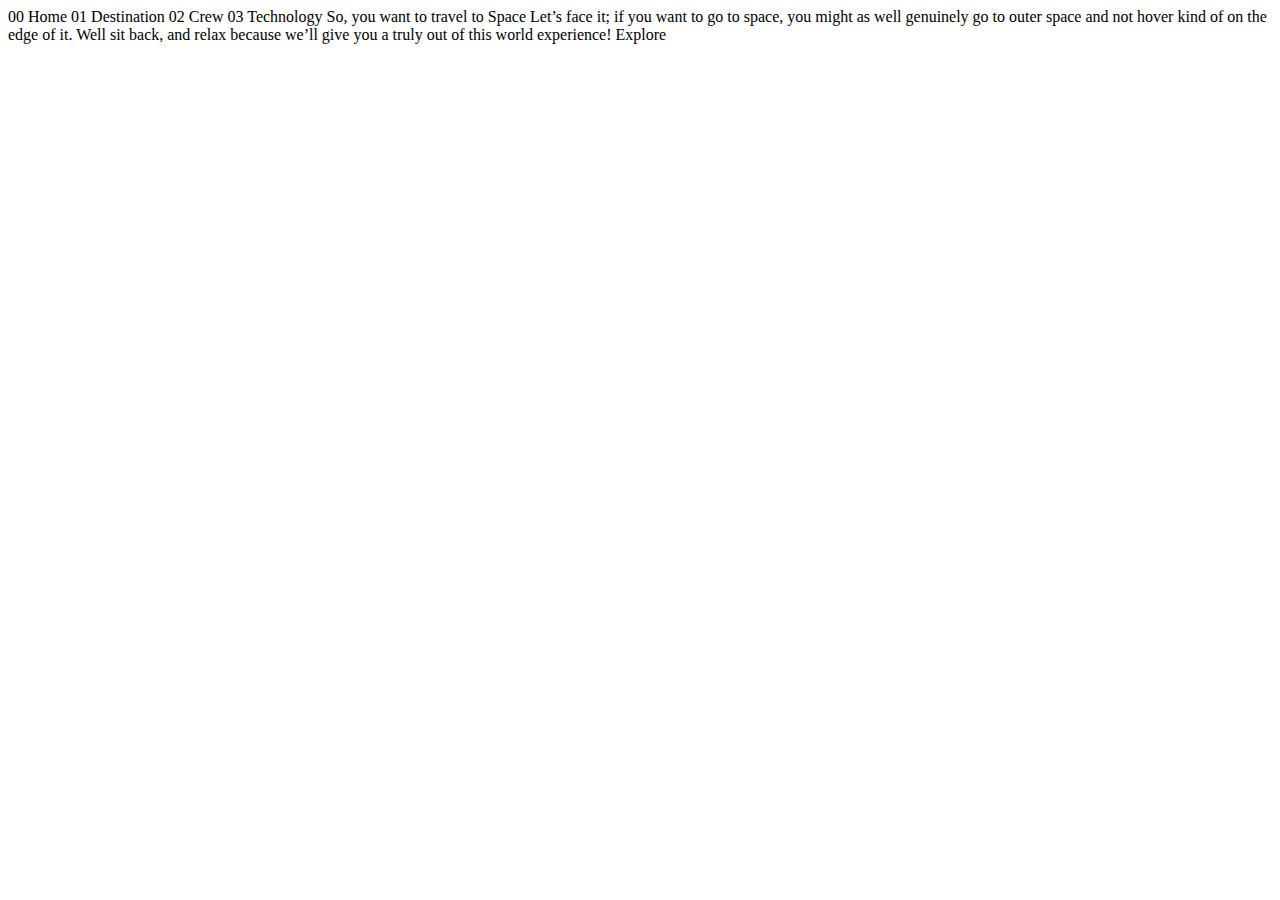
==== space-tourism-website/space-tourism/index.html @ e7602567 "Changing name of folder" ====
<!DOCTYPE html>
<html lang="en">
<head>
  <meta charset="UTF-8">
  <meta name="viewport" content="width=device-width, initial-scale=1.0">

  <link rel="icon" type="image/png" sizes="32x32" href="./assets/favicon-32x32.png">
  
  <title>Frontend Mentor | Space tourism website</title>
</head>
<body>

  00 Home
  01 Destination
  02 Crew
  03 Technology

  So, you want to travel to
  Space
  Let’s face it; if you want to go to space, you might as well genuinely go to 
  outer space and not hover kind of on the edge of it. Well sit back, and relax 
  because we’ll give you a truly out of this world experience!

  Explore

</body>
</html>
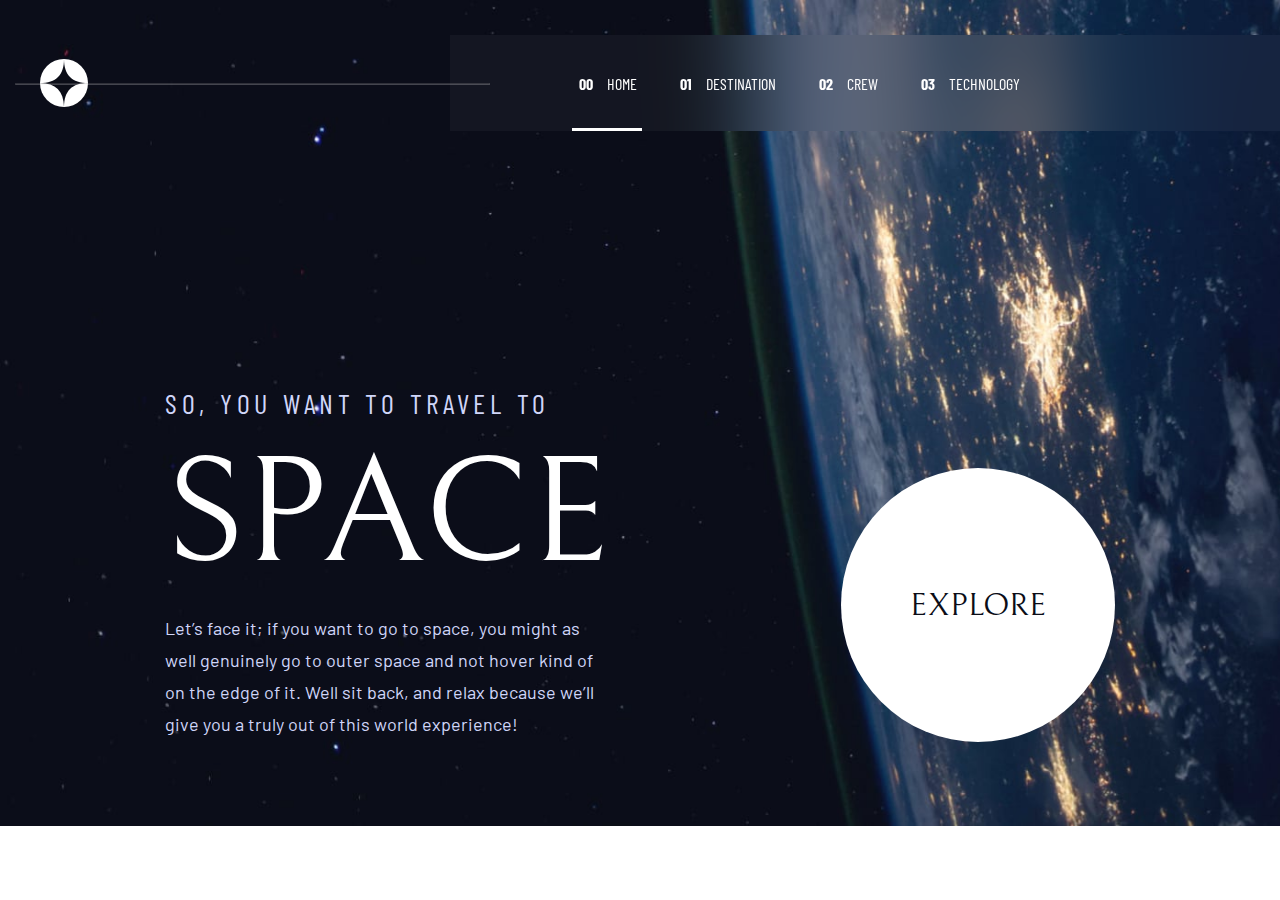
==== commit 22fc0433: "Complete index.html and edit README" ====
--- a/space-tourism-website/space-tourism/index.html
+++ b/space-tourism-website/space-tourism/index.html
@@ -1,27 +1,56 @@
 <!DOCTYPE html>
 <html lang="en">
-<head>
-  <meta charset="UTF-8">
-  <meta name="viewport" content="width=device-width, initial-scale=1.0">
+  <head>
+    <meta charset="UTF-8" />
+    <meta name="viewport" content="width=device-width, initial-scale=1.0" />
 
-  <link rel="icon" type="image/png" sizes="32x32" href="./assets/favicon-32x32.png">
-  
-  <title>Frontend Mentor | Space tourism website</title>
-</head>
-<body>
+    <link
+      rel="icon"
+      type="image/png"
+      sizes="32x32"
+      href="./assets/favicon-32x32.png"
+    />
+    <link rel="stylesheet" href="styles/style.css" />
 
-  00 Home
-  01 Destination
-  02 Crew
-  03 Technology
+    <link rel="preconnect" href="https://fonts.googleapis.com" />
+    <link rel="preconnect" href="https://fonts.gstatic.com" crossorigin />
+    <link
+      href="https://fonts.googleapis.com/css2?family=Barlow&family=Barlow+Condensed&family=Bellefair&display=swap"
+      rel="stylesheet"
+    />
 
-  So, you want to travel to
-  Space
-  Let’s face it; if you want to go to space, you might as well genuinely go to 
-  outer space and not hover kind of on the edge of it. Well sit back, and relax 
-  because we’ll give you a truly out of this world experience!
+    <title>Space 🌌</title>
+  </head>
+  <body>
+    <div class="top-container">
+      <hr />
+      <div class="logo-container">
+        <img class="logo" src="assets/shared/logo.svg" alt="logo" />
+      </div>
 
-  Explore
+      <div class="navbar">
+        <div class="navigations">
+          <a href="#"><strong>00</strong> Home</a>
+          <a href="#"><strong>01</strong> Destination</a>
+          <a href="#"><strong>02</strong> Crew</a>
+          <a href="#"><strong>03</strong> Technology</a>
+        </div>
+        <div class="current"></div>
+      </div>
+    </div>
+    <div class="bottom-container">
+      <div class="description">
+        <p class="first-line">So, you want to travel to</p>
+        <p class="second-line">Space</p>
+        <p class="third-line">
+          Let’s face it; if you want to go to space, you might as well genuinely
+          go to outer space and not hover kind of on the edge of it. Well sit
+          back, and relax because we’ll give you a truly out of this world
+          experience!
+        </p>
+      </div>
 
-</body>
-</html>+      <div class="explore">Explore</div>
+    </div>
+  </body>
+</html>
--- a/space-tourism-website/space-tourism/styles/style.css
+++ b/space-tourism-website/space-tourism/styles/style.css
@@ -0,0 +1,131 @@
+/* TAG */
+body {
+  background-image: url("../assets/home/background-home-desktop.jpg");
+  background-repeat: no-repeat;
+  background-size: cover;
+  margin: 0;
+}
+
+/* CLASS */
+
+.top-container {
+  height: 96px;
+  margin-top: 35px;
+  position: relative;
+}
+
+.logo-container {
+  width: 200px;
+  height: 96px;
+  display: flex;
+  align-items: center;
+  float: left;
+}
+
+hr {
+  position: absolute;
+  top: 40px;
+  right: 790px;
+  width: 473px;
+  z-index: 1;
+  border: 1px 0 0 0;
+  opacity: 0.25;
+}
+
+.logo {
+  width: 48px;
+  height: 48px;
+  margin-left: 40px;
+}
+
+.navbar {
+  float: right;
+  width: 830px;
+  height: 96px;
+  font-family: "Barlow Condensed", sans-serif;
+  text-transform: uppercase;
+  display: flex;
+  justify-content: flex-end;
+  align-items: center;
+  background: rgba(255, 255, 255, 0.04);
+  backdrop-filter: blur(40.7742px);
+  position: relative;
+}
+
+.navigations {
+  font-size: 16px;
+  margin-right: 220px;
+}
+
+.current {
+  width: 70px;
+  height: 3px;
+  background-color: #ffffff;
+  position: absolute;
+  right: 638px;
+  top: 93px;
+}
+
+.navigations > a {
+  text-decoration: none;
+  color: #ffffff;
+  margin-right: 40px;
+  word-spacing: 11px;
+}
+
+.bottom-container {
+  height: 450px;
+  margin-top: 245px;
+  display: flex;
+  justify-content: space-between;
+}
+
+.description {
+  width: 450px;
+  height: 382px;
+  margin-left: 165px;
+}
+
+.first-line {
+  color: #d0d6f9;
+  font-size: 28px;
+  text-transform: uppercase;
+  font-family: "Barlow Condensed", sans-serif;
+  margin: 10px 0;
+  letter-spacing: 4.725px;
+}
+
+.second-line {
+  color: #ffffff;
+  text-transform: uppercase;
+  font-family: "Bellefair", serif;
+  font-size: 150px;
+  margin: 10px 0;
+}
+
+.third-line {
+  color: #d0d6f9;
+  font-size: 18px;
+  font-family: "Barlow", sans-serif;
+  margin: 10px 0;
+  width: 444px;
+  line-height: 32px;
+}
+
+.explore {
+  width: 274px;
+  height: 274px;
+  background-color: #ffffff;
+  color: #0b0d17;
+  font-family: "Bellefair", serif;
+  font-size: 32px;
+  text-transform: uppercase;
+  border-radius: 50%;
+  display: grid;
+  place-items: center;
+  align-items: center;
+  margin-right: 165px;
+  margin-top: 92px;
+}
+
+/* ID */
